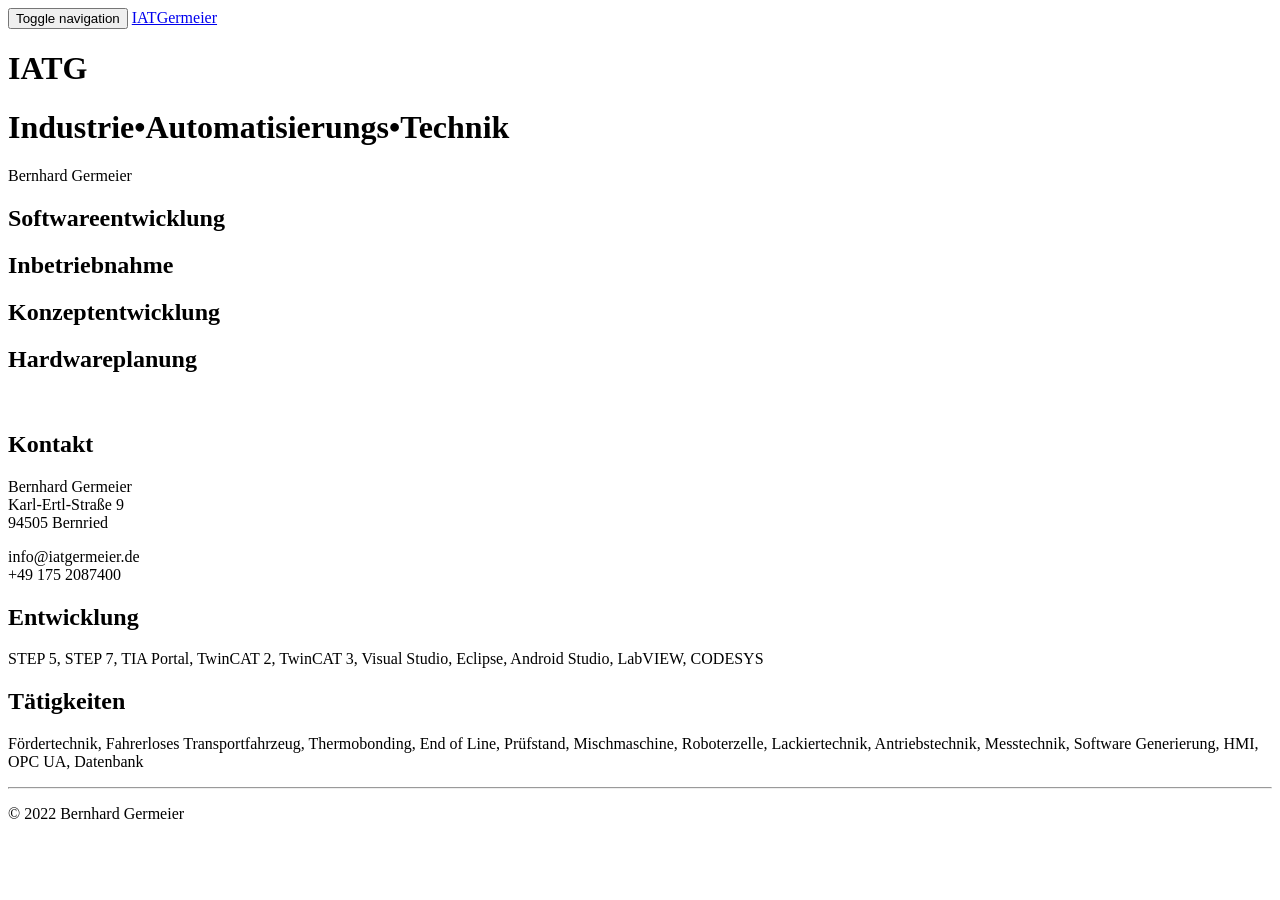
==== index.html @ 4db16ecf "iatgermeier hompage" ====
<!doctype html>
<html lang="de">
  <head>
    <meta charset="utf-8">
    <meta http-equiv="X-UA-Compatible" content="IE=edge">
    <meta name="viewport" content="width=device-width, initial-scale=1">
    <meta name="description" content="IATGermeier Beschreibung">
    <meta name="author" content="Bernhard Germeier">

    <title>IATGermeier</title>

    <link href="bootstrap/css/bootstrap.min.css" rel="stylesheet">
	<link href="bootstrap/assets/css/ie10-viewport-bug-workaround.css" rel="stylesheet">
	<link href="bootstrap/css/jumbotron.css" rel="stylesheet">
	<script src="bootstrap/assets/js/ie-emulation-modes-warning.js"></script>
	
  </head>

  <body>
    <nav class="navbar navbar-inverse navbar-fixed-top">
      <div class="container">
        <div class="navbar-header">
          <button type="button" class="navbar-toggle collapsed" data-toggle="collapse" data-target="#navbar" aria-expanded="false" aria-controls="navbar">
            <span class="sr-only">Toggle navigation</span>
            <span class="icon-bar"></span>
            <span class="icon-bar"></span>
            <span class="icon-bar"></span>
          </button>
          <a class="navbar-brand" href="#">IATGermeier</a>
        </div>
      </div>
    </nav>

    <div class="jumbotron">
      <div class="container">
        <h1>IATG</h1>
        <h1>Industrie&#8203;•Automatisierungs•&#8203;Technik</h1>
        <p>Bernhard Germeier</p>
      </div>
	  <div class="container">
	  <div class="row">
		<div class="col-sm-3 col-md-6">
		  <h2>Softwareentwicklung</h2>
		</div>
		<div class="col-sm-9 col-md-6 text-right">
		  <h2>Inbetriebnahme</h2>
		</div>
	  </div>
	  <div class="row">
		<div class="col-sm-3 col-md-6">
		  <h2>Konzeptentwicklung</h2>
		</div>
		<div class="col-sm-9 col-md-6 text-right">
		  <h2>Hardwareplanung</h2>
		</div>
	  </div>
	</div>
    </div>

	<br />
	
    <div class="container">
      <div class="row">
        <div class="col-md-4">
          <h2>Kontakt</h2>
          <p>Bernhard Germeier<br />Karl-Ertl-Straße 9<br />94505 Bernried</p>
		  <p>info@iatgermeier.de<br />+49 175 2087400</p>
		  
        </div>
        <div class="col-md-4">
          <h2>Entwicklung</h2>
		  <p>STEP 5, STEP 7, TIA Portal, TwinCAT 2, TwinCAT 3, Visual Studio, Eclipse, Android Studio, LabVIEW, CODESYS</p>
       </div>
        <div class="col-md-4">
          <h2>Tätigkeiten</h2>
          <p>Fördertechnik, Fahrerloses Transportfahrzeug, Thermobonding, End of Line, Prüfstand, Mischmaschine, Roboterzelle, Lackiertechnik, Antriebstechnik, Messtechnik, Software Generierung, HMI, OPC UA, Datenbank</p>
        </div>
      </div>

      <hr>

      <footer>
        <p>&copy; 2022 Bernhard Germeier</p>
      </footer>
    </div>

  </body>
</html>
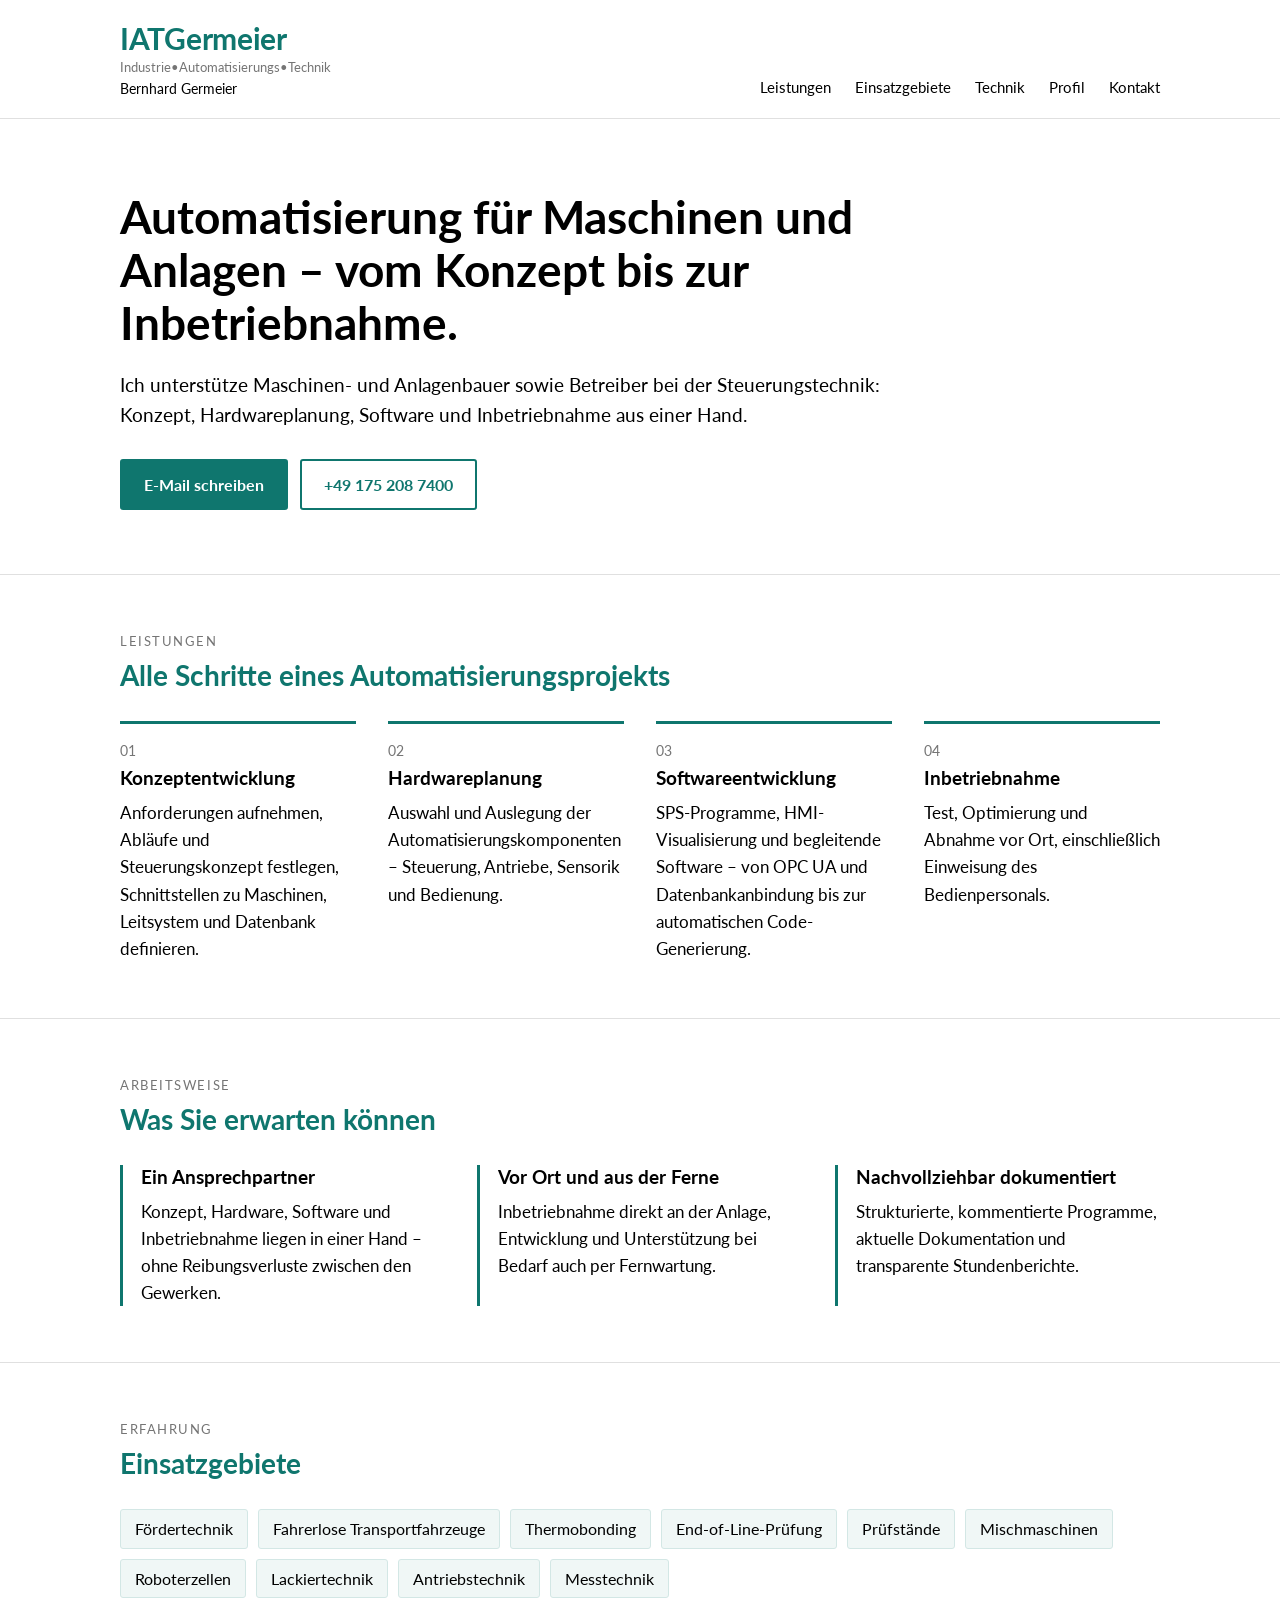
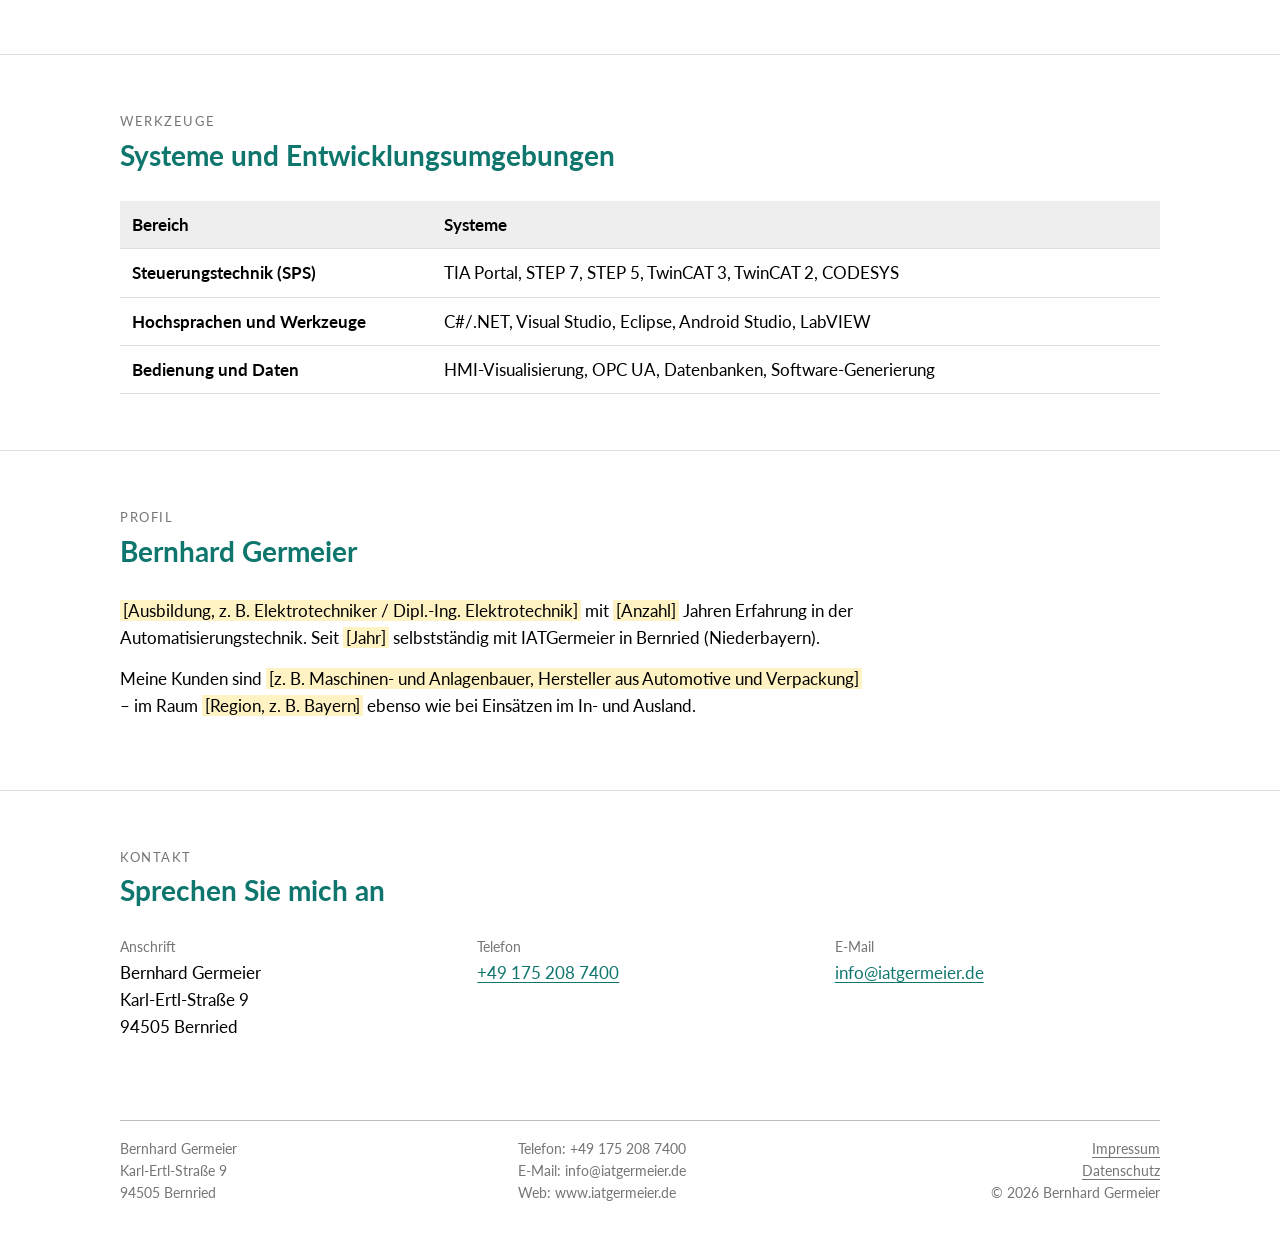
==== commit 41bdae75: "Relaunch website in the IATG.Vorlagen design - Replace Bootstrap 3 with a small stylesheet following" ====
--- a/index.html
+++ b/index.html
@@ -1,88 +1,180 @@
 <!doctype html>
 <html lang="de">
-  <head>
-    <meta charset="utf-8">
-    <meta http-equiv="X-UA-Compatible" content="IE=edge">
-    <meta name="viewport" content="width=device-width, initial-scale=1">
-    <meta name="description" content="IATGermeier Beschreibung">
-    <meta name="author" content="Bernhard Germeier">
+<head>
+  <meta charset="utf-8">
+  <meta name="viewport" content="width=device-width, initial-scale=1">
+  <title>IATGermeier – Industrie•Automatisierungs•Technik</title>
+  <meta name="description" content="IATGermeier – Bernhard Germeier, Bernried: Konzeptentwicklung, Hardwareplanung, SPS- und Softwareentwicklung sowie Inbetriebnahme für Maschinen und Anlagen.">
+  <meta name="author" content="Bernhard Germeier">
+  <link rel="icon" href="favicon.svg" type="image/svg+xml">
+  <link rel="stylesheet" href="assets/css/style.css">
+</head>
+<body>
+  <a class="skip" href="#inhalt">Zum Inhalt springen</a>
 
-    <title>IATGermeier</title>
+  <header class="site-head">
+    <div class="wrap">
+      <a class="brand" href="index.html" aria-label="IATGermeier – Startseite">
+        <span class="brand-name">IATGermeier</span>
+        <span class="brand-tagline">Industrie•Automatisierungs•Technik</span>
+        <span class="brand-owner">Bernhard Germeier</span>
+      </a>
+      <nav aria-label="Hauptnavigation">
+        <ul class="nav">
+          <li><a href="#leistungen">Leistungen</a></li>
+          <li><a href="#einsatzgebiete">Einsatzgebiete</a></li>
+          <li><a href="#technik">Technik</a></li>
+          <li><a href="#profil">Profil</a></li>
+          <li><a href="#kontakt">Kontakt</a></li>
+        </ul>
+      </nav>
+    </div>
+  </header>
 
-    <link href="bootstrap/css/bootstrap.min.css" rel="stylesheet">
-	<link href="bootstrap/assets/css/ie10-viewport-bug-workaround.css" rel="stylesheet">
-	<link href="bootstrap/css/jumbotron.css" rel="stylesheet">
-	<script src="bootstrap/assets/js/ie-emulation-modes-warning.js"></script>
-	
-  </head>
-
-  <body>
-    <nav class="navbar navbar-inverse navbar-fixed-top">
-      <div class="container">
-        <div class="navbar-header">
-          <button type="button" class="navbar-toggle collapsed" data-toggle="collapse" data-target="#navbar" aria-expanded="false" aria-controls="navbar">
-            <span class="sr-only">Toggle navigation</span>
-            <span class="icon-bar"></span>
-            <span class="icon-bar"></span>
-            <span class="icon-bar"></span>
-          </button>
-          <a class="navbar-brand" href="#">IATGermeier</a>
+  <main id="inhalt">
+    <div class="hero">
+      <div class="wrap">
+        <h1>Automatisierung für Maschinen und Anlagen – vom Konzept bis zur Inbetriebnahme.</h1>
+        <p>Ich unterstütze Maschinen- und Anlagenbauer sowie Betreiber bei der Steuerungstechnik:
+          Konzept, Hardwareplanung, Software und Inbetriebnahme aus einer Hand.</p>
+        <div class="actions">
+          <a class="button primary" href="mailto:info@iatgermeier.de">E-Mail schreiben</a>
+          <a class="button secondary" href="tel:+491752087400">+49 175 208 7400</a>
         </div>
       </div>
-    </nav>
-
-    <div class="jumbotron">
-      <div class="container">
-        <h1>IATG</h1>
-        <h1>Industrie&#8203;•Automatisierungs•&#8203;Technik</h1>
-        <p>Bernhard Germeier</p>
-      </div>
-	  <div class="container">
-	  <div class="row">
-		<div class="col-sm-3 col-md-6">
-		  <h2>Softwareentwicklung</h2>
-		</div>
-		<div class="col-sm-9 col-md-6 text-right">
-		  <h2>Inbetriebnahme</h2>
-		</div>
-	  </div>
-	  <div class="row">
-		<div class="col-sm-3 col-md-6">
-		  <h2>Konzeptentwicklung</h2>
-		</div>
-		<div class="col-sm-9 col-md-6 text-right">
-		  <h2>Hardwareplanung</h2>
-		</div>
-	  </div>
-	</div>
     </div>
 
-	<br />
-	
-    <div class="container">
-      <div class="row">
-        <div class="col-md-4">
-          <h2>Kontakt</h2>
-          <p>Bernhard Germeier<br />Karl-Ertl-Straße 9<br />94505 Bernried</p>
-		  <p>info@iatgermeier.de<br />+49 175 2087400</p>
-		  
-        </div>
-        <div class="col-md-4">
-          <h2>Entwicklung</h2>
-		  <p>STEP 5, STEP 7, TIA Portal, TwinCAT 2, TwinCAT 3, Visual Studio, Eclipse, Android Studio, LabVIEW, CODESYS</p>
-       </div>
-        <div class="col-md-4">
-          <h2>Tätigkeiten</h2>
-          <p>Fördertechnik, Fahrerloses Transportfahrzeug, Thermobonding, End of Line, Prüfstand, Mischmaschine, Roboterzelle, Lackiertechnik, Antriebstechnik, Messtechnik, Software Generierung, HMI, OPC UA, Datenbank</p>
+    <section id="leistungen" aria-labelledby="leistungen-titel">
+      <div class="wrap">
+        <p class="section-label">Leistungen</p>
+        <h2 id="leistungen-titel">Alle Schritte eines Automatisierungsprojekts</h2>
+        <ol class="steps">
+          <li>
+            <h3>Konzeptentwicklung</h3>
+            <p>Anforderungen aufnehmen, Abläufe und Steuerungskonzept festlegen, Schnittstellen zu Maschinen,
+              Leitsystem und Datenbank definieren.</p>
+          </li>
+          <li>
+            <h3>Hardwareplanung</h3>
+            <p>Auswahl und Auslegung der Automatisierungskomponenten – Steuerung, Antriebe, Sensorik und
+              Bedienung.</p>
+          </li>
+          <li>
+            <h3>Softwareentwicklung</h3>
+            <p>SPS-Programme, HMI-Visualisierung und begleitende Software – von OPC UA und Datenbankanbindung bis
+              zur automatischen Code-Generierung.</p>
+          </li>
+          <li>
+            <h3>Inbetriebnahme</h3>
+            <p>Test, Optimierung und Abnahme vor Ort, einschließlich Einweisung des Bedienpersonals.</p>
+          </li>
+        </ol>
+      </div>
+    </section>
+
+    <section id="arbeitsweise" aria-labelledby="arbeitsweise-titel">
+      <div class="wrap">
+        <p class="section-label">Arbeitsweise</p>
+        <h2 id="arbeitsweise-titel">Was Sie erwarten können</h2>
+        <ul class="points">
+          <li>
+            <h3>Ein Ansprechpartner</h3>
+            <p>Konzept, Hardware, Software und Inbetriebnahme liegen in einer Hand – ohne Reibungsverluste
+              zwischen den Gewerken.</p>
+          </li>
+          <li>
+            <h3>Vor Ort und aus der Ferne</h3>
+            <p>Inbetriebnahme direkt an der Anlage, Entwicklung und Unterstützung bei Bedarf auch per
+              Fernwartung.</p>
+          </li>
+          <li>
+            <h3>Nachvollziehbar dokumentiert</h3>
+            <p>Strukturierte, kommentierte Programme, aktuelle Dokumentation und transparente Stundenberichte.</p>
+          </li>
+        </ul>
+      </div>
+    </section>
+
+    <section id="einsatzgebiete" aria-labelledby="einsatz-titel">
+      <div class="wrap">
+        <p class="section-label">Erfahrung</p>
+        <h2 id="einsatz-titel">Einsatzgebiete</h2>
+        <ul class="tags">
+          <li>Fördertechnik</li>
+          <li>Fahrerlose Transportfahrzeuge</li>
+          <li>Thermobonding</li>
+          <li>End-of-Line-Prüfung</li>
+          <li>Prüfstände</li>
+          <li>Mischmaschinen</li>
+          <li>Roboterzellen</li>
+          <li>Lackiertechnik</li>
+          <li>Antriebstechnik</li>
+          <li>Messtechnik</li>
+        </ul>
+      </div>
+    </section>
+
+    <section id="technik" aria-labelledby="technik-titel">
+      <div class="wrap">
+        <p class="section-label">Werkzeuge</p>
+        <h2 id="technik-titel">Systeme und Entwicklungsumgebungen</h2>
+        <table class="tools">
+          <thead>
+            <tr><th scope="col">Bereich</th><th scope="col">Systeme</th></tr>
+          </thead>
+          <tbody>
+            <tr><th scope="row">Steuerungstechnik (SPS)</th><td>TIA Portal, STEP 7, STEP 5, TwinCAT 3, TwinCAT 2, CODESYS</td></tr>
+            <tr><th scope="row">Hochsprachen und Werkzeuge</th><td>C#/.NET, Visual Studio, Eclipse, Android Studio, LabVIEW</td></tr>
+            <tr><th scope="row">Bedienung und Daten</th><td>HMI-Visualisierung, OPC UA, Datenbanken, Software-Generierung</td></tr>
+          </tbody>
+        </table>
+      </div>
+    </section>
+
+    <section id="profil" aria-labelledby="profil-titel">
+      <div class="wrap">
+        <p class="section-label">Profil</p>
+        <h2 id="profil-titel">Bernhard Germeier</h2>
+        <div class="text-block">
+          <!-- TODO before going live: replace every marked placeholder or remove the sentence. -->
+          <p><mark class="todo">[Ausbildung, z. B. Elektrotechniker / Dipl.-Ing. Elektrotechnik]</mark> mit
+            <mark class="todo">[Anzahl]</mark> Jahren Erfahrung in der Automatisierungstechnik. Seit
+            <mark class="todo">[Jahr]</mark> selbstständig mit IATGermeier in Bernried (Niederbayern).</p>
+          <p>Meine Kunden sind <mark class="todo">[z. B. Maschinen- und Anlagenbauer, Hersteller aus Automotive
+            und Verpackung]</mark> – im Raum <mark class="todo">[Region, z. B. Bayern]</mark> ebenso wie bei
+            Einsätzen im In- und Ausland.</p>
         </div>
       </div>
+    </section>
 
-      <hr>
+    <section id="kontakt" aria-labelledby="kontakt-titel">
+      <div class="wrap">
+        <p class="section-label">Kontakt</p>
+        <h2 id="kontakt-titel">Sprechen Sie mich an</h2>
+        <div class="contact-grid">
+          <div>
+            <span class="label">Anschrift</span>
+            <address>Bernhard Germeier<br>Karl-Ertl-Straße 9<br>94505 Bernried</address>
+          </div>
+          <div>
+            <span class="label">Telefon</span>
+            <p><a href="tel:+491752087400">+49 175 208 7400</a></p>
+          </div>
+          <div>
+            <span class="label">E-Mail</span>
+            <p><a href="mailto:info@iatgermeier.de">info@iatgermeier.de</a></p>
+          </div>
+        </div>
+      </div>
+    </section>
+  </main>
 
-      <footer>
-        <p>&copy; 2022 Bernhard Germeier</p>
-      </footer>
+  <footer class="site-foot">
+    <div class="wrap">
+      <p>Bernhard Germeier<br>Karl-Ertl-Straße 9<br>94505 Bernried</p>
+      <p>Telefon: +49 175 208 7400<br>E-Mail: info@iatgermeier.de<br>Web: www.iatgermeier.de</p>
+      <p class="legal"><a href="impressum.html">Impressum</a><br><a href="datenschutz.html">Datenschutz</a><br>© 2026 Bernhard Germeier</p>
     </div>
-
-  </body>
+  </footer>
+</body>
 </html>
--- a/assets/css/style.css
+++ b/assets/css/style.css
@@ -0,0 +1,221 @@
+/* IATGermeier website – follows IATG.Vorlagen/Gestaltung.md:
+   calm and factual, one accent colour (petrol), Lato, no logo image. */
+
+@font-face {
+  font-family: "Lato";
+  src: url("../fonts/Lato-Regular.ttf") format("truetype");
+  font-weight: 400;
+  font-style: normal;
+  font-display: swap;
+}
+@font-face {
+  font-family: "Lato";
+  src: url("../fonts/Lato-Bold.ttf") format("truetype");
+  font-weight: 700;
+  font-style: normal;
+  font-display: swap;
+}
+
+:root {
+  --brand: #0f766e;        /* petrol – the only accent colour */
+  --brand-dark: #0b5953;   /* hover state of links/buttons */
+  --brand-tint: #f0f7f6;   /* very light petrol for calm areas */
+  --text: #000000;
+  --muted: #757575;
+  --line: #e0e0e0;
+  --line-foot: #bdbdbd;
+  --head: #eeeeee;
+  --bg: #ffffff;
+  --max: 1080px;
+  --gutter: 20px;
+}
+
+*,
+*::before,
+*::after { box-sizing: border-box; }
+
+html { -webkit-text-size-adjust: 100%; scroll-behavior: smooth; }
+
+body {
+  margin: 0;
+  background: var(--bg);
+  color: var(--text);
+  font-family: Lato, Calibri, sans-serif;
+  font-size: 17px;
+  line-height: 1.6;
+}
+
+a { color: var(--brand); text-underline-offset: 3px; }
+a:hover { color: var(--brand-dark); }
+a:focus-visible,
+.button:focus-visible { outline: 2px solid var(--brand); outline-offset: 3px; }
+
+.wrap { max-width: var(--max); margin: 0 auto; padding: 0 var(--gutter); }
+
+.skip {
+  position: absolute; left: -9999px; top: 0;
+  background: var(--brand); color: #fff; padding: 8px 14px;
+}
+.skip:focus { left: 8px; top: 8px; z-index: 10; }
+
+/* ---------- Header (like the letterhead: name left, nav right) ---------- */
+
+.site-head { border-bottom: 1px solid var(--line); }
+.site-head .wrap {
+  display: flex; flex-wrap: wrap; align-items: flex-end;
+  justify-content: space-between; gap: 12px 32px;
+  padding-top: 22px; padding-bottom: 18px;
+}
+.brand { text-decoration: none; color: inherit; display: block; }
+.brand-name {
+  display: block; color: var(--brand); font-weight: 700;
+  font-size: 30px; line-height: 1.1; letter-spacing: -0.01em;
+}
+.brand-tagline { display: block; color: var(--muted); font-size: 13px; margin-top: 2px; }
+.brand-owner { display: block; font-size: 14px; }
+
+.nav { display: flex; flex-wrap: wrap; gap: 4px 24px; margin: 0; padding: 0; list-style: none; }
+.nav a {
+  color: var(--text); text-decoration: none; font-size: 15px;
+  padding: 4px 0; border-bottom: 2px solid transparent;
+}
+.nav a:hover,
+.nav a[aria-current="page"] { color: var(--brand); border-bottom-color: var(--brand); }
+
+/* ---------- Hero ---------- */
+
+.hero { padding: 72px 0 64px; }
+.hero h1 {
+  font-size: clamp(30px, 5vw, 46px); line-height: 1.15; font-weight: 700;
+  margin: 0 0 20px; max-width: 18em;
+}
+.hero p { font-size: 19px; max-width: 40em; margin: 0 0 28px; }
+.actions { display: flex; flex-wrap: wrap; gap: 12px; }
+
+.button {
+  display: inline-block; padding: 11px 22px; border-radius: 3px;
+  font-weight: 700; font-size: 16px; text-decoration: none;
+  border: 2px solid var(--brand);
+}
+.button.primary { background: var(--brand); color: #fff; }
+.button.primary:hover { background: var(--brand-dark); border-color: var(--brand-dark); color: #fff; }
+.button.secondary { color: var(--brand); background: transparent; }
+.button.secondary:hover { background: var(--brand-tint); }
+
+/* ---------- Sections ---------- */
+
+section { padding: 56px 0; border-top: 1px solid var(--line); }
+.section-label {
+  color: var(--muted); font-size: 13px; text-transform: uppercase;
+  letter-spacing: 0.12em; margin: 0 0 6px;
+}
+h2 { color: var(--brand); font-size: 28px; line-height: 1.25; margin: 0 0 28px; }
+h3 { font-size: 19px; line-height: 1.3; margin: 0 0 8px; }
+.lead { max-width: 44em; margin: -12px 0 32px; }
+
+/* Services: four steps of a project */
+.steps {
+  display: grid; grid-template-columns: repeat(4, 1fr); gap: 32px;
+  margin: 0; padding: 0; list-style: none; counter-reset: step;
+}
+.steps li { border-top: 3px solid var(--brand); padding-top: 16px; }
+.steps li::before {
+  counter-increment: step; content: counter(step, decimal-leading-zero);
+  display: block; color: var(--muted); font-size: 14px; margin-bottom: 4px;
+}
+.steps p { margin: 0; }
+
+/* Way of working */
+.points {
+  display: grid; grid-template-columns: repeat(3, 1fr); gap: 32px;
+  margin: 0; padding: 0; list-style: none;
+}
+.points li { border-left: 3px solid var(--brand); padding-left: 18px; }
+.points p { margin: 0; }
+
+/* Profile */
+.text-block { max-width: 44em; }
+.text-block p { margin: 0 0 14px; }
+mark.todo { background: #fff3c4; color: inherit; padding: 0 3px; }
+
+/* Fields of application */
+.tags { display: flex; flex-wrap: wrap; gap: 10px; margin: 0; padding: 0; list-style: none; }
+.tags li {
+  background: var(--brand-tint); border: 1px solid #d3e7e5;
+  padding: 6px 14px; border-radius: 3px; font-size: 16px;
+}
+
+/* Tools: table look of the documents */
+.tools { width: 100%; border-collapse: collapse; }
+.tools th,
+.tools td { text-align: left; vertical-align: top; padding: 10px 12px; border-bottom: 1px solid var(--line); }
+.tools thead th { background: var(--head); font-weight: 700; }
+.tools tbody th { width: 30%; font-weight: 700; }
+
+/* Contact */
+.contact-grid { display: grid; grid-template-columns: repeat(3, 1fr); gap: 32px; }
+.label { display: block; color: var(--muted); font-size: 14px; }
+address { font-style: normal; }
+.contact-grid p { margin: 0; }
+
+/* ---------- Legal pages ---------- */
+
+.page { padding: 56px 0 72px; }
+.page h1 { font-size: 34px; line-height: 1.2; margin: 0 0 32px; }
+.page h2 { font-size: 22px; margin: 40px 0 10px; }
+.page h3 { font-size: 18px; margin: 24px 0 6px; }
+.page .text { max-width: 46em; }
+.page .text p,
+.page .text ul { margin: 0 0 14px; }
+.meta { color: var(--muted); font-size: 15px; }
+
+/* ---------- Footer (like the document footer) ---------- */
+
+.site-foot { margin-top: 24px; }
+.site-foot .wrap {
+  /* hairline only across the content width (not the side gutters) */
+  background: linear-gradient(var(--line-foot), var(--line-foot)) var(--gutter) 0 / calc(100% - 2 * var(--gutter)) 1px no-repeat;
+  padding-top: 18px; padding-bottom: 32px;
+  display: grid; grid-template-columns: 3fr 3fr 2fr; gap: 16px 32px;
+  color: var(--muted); font-size: 14px; line-height: 1.55;
+}
+.site-foot p { margin: 0; }
+.site-foot a { color: var(--muted); }
+.site-foot a:hover { color: var(--brand); }
+.site-foot .legal { text-align: right; }
+
+/* ---------- Small screens ---------- */
+
+@media (max-width: 860px) {
+  .steps { grid-template-columns: repeat(2, 1fr); }
+  .points { grid-template-columns: 1fr; gap: 20px; }
+  .contact-grid { grid-template-columns: 1fr 1fr; }
+}
+@media (max-width: 560px) {
+  body { font-size: 16px; }
+  .hero { padding: 48px 0 44px; }
+  .hero p { font-size: 17px; }
+  section { padding: 44px 0; }
+  .steps,
+  .points,
+  .contact-grid { grid-template-columns: 1fr; gap: 24px; }
+  .tools tbody th { width: auto; }
+  .tools th, .tools td { display: block; padding: 4px 0; border: 0; }
+  .tools tbody tr { display: block; padding: 10px 0; border-bottom: 1px solid var(--line); }
+  .tools thead { display: none; }
+  .site-foot .wrap { grid-template-columns: 1fr; }
+  .site-foot .legal { text-align: left; }
+}
+
+/* ---------- Print ---------- */
+
+@media print {
+  body { font-size: 10pt; }
+  .nav, .actions, .skip { display: none; }
+  section { padding: 16pt 0; break-inside: avoid; }
+  a { color: var(--text); text-decoration: none; }
+}
+
+@media (prefers-reduced-motion: reduce) {
+  html { scroll-behavior: auto; }
+}
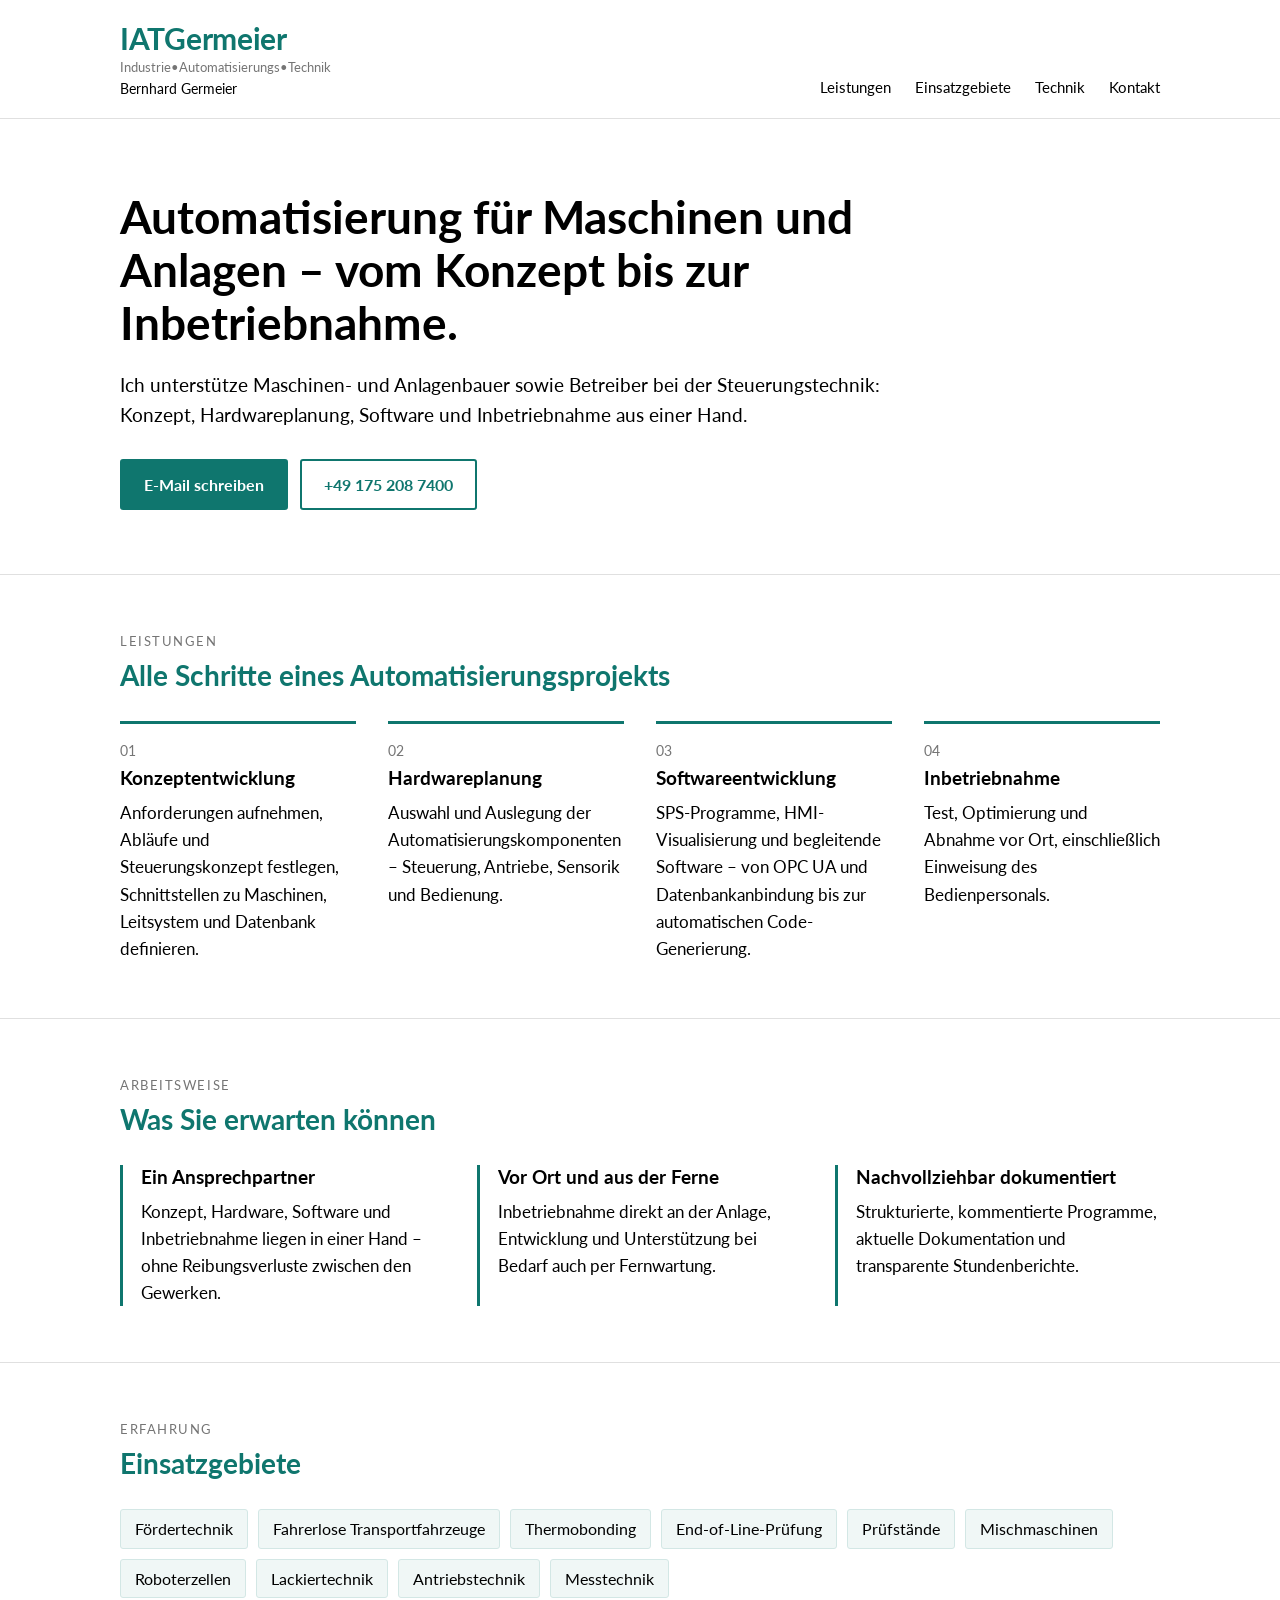
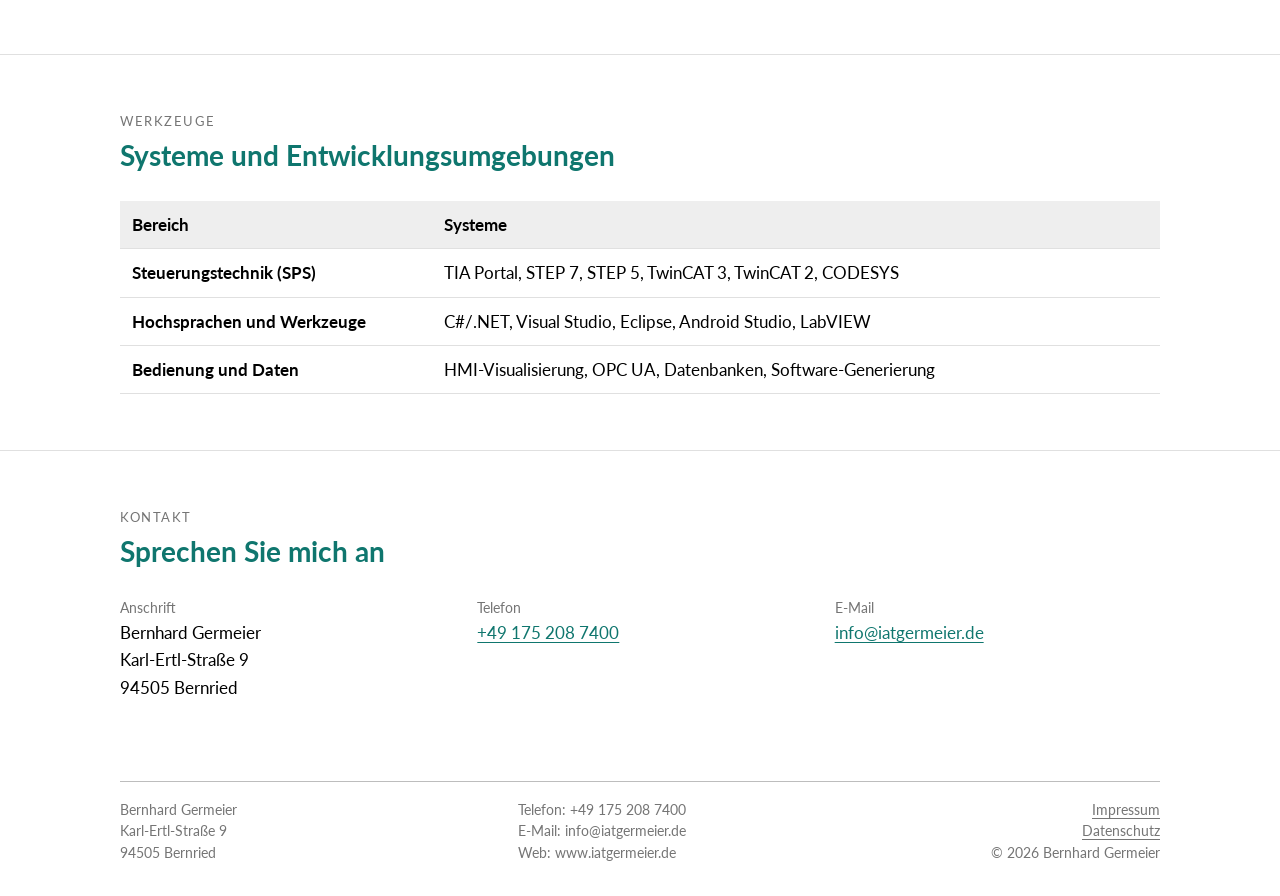
==== commit 7dc6f26d: "Remove profile section Co-Authored-By: Claude Opus 5.5 <noreply@anthropic.com>" ====
--- a/index.html
+++ b/index.html
@@ -24,7 +24,6 @@
           <li><a href="#leistungen">Leistungen</a></li>
           <li><a href="#einsatzgebiete">Einsatzgebiete</a></li>
           <li><a href="#technik">Technik</a></li>
-          <li><a href="#profil">Profil</a></li>
           <li><a href="#kontakt">Kontakt</a></li>
         </ul>
       </nav>
@@ -131,21 +130,6 @@
       </div>
     </section>
 
-    <section id="profil" aria-labelledby="profil-titel">
-      <div class="wrap">
-        <p class="section-label">Profil</p>
-        <h2 id="profil-titel">Bernhard Germeier</h2>
-        <div class="text-block">
-          <!-- TODO before going live: replace every marked placeholder or remove the sentence. -->
-          <p><mark class="todo">[Ausbildung, z. B. Elektrotechniker / Dipl.-Ing. Elektrotechnik]</mark> mit
-            <mark class="todo">[Anzahl]</mark> Jahren Erfahrung in der Automatisierungstechnik. Seit
-            <mark class="todo">[Jahr]</mark> selbstständig mit IATGermeier in Bernried (Niederbayern).</p>
-          <p>Meine Kunden sind <mark class="todo">[z. B. Maschinen- und Anlagenbauer, Hersteller aus Automotive
-            und Verpackung]</mark> – im Raum <mark class="todo">[Region, z. B. Bayern]</mark> ebenso wie bei
-            Einsätzen im In- und Ausland.</p>
-        </div>
-      </div>
-    </section>
 
     <section id="kontakt" aria-labelledby="kontakt-titel">
       <div class="wrap">
--- a/assets/css/style.css
+++ b/assets/css/style.css
@@ -132,11 +132,6 @@
 }
 .points li { border-left: 3px solid var(--brand); padding-left: 18px; }
 .points p { margin: 0; }
-
-/* Profile */
-.text-block { max-width: 44em; }
-.text-block p { margin: 0 0 14px; }
-mark.todo { background: #fff3c4; color: inherit; padding: 0 3px; }
 
 /* Fields of application */
 .tags { display: flex; flex-wrap: wrap; gap: 10px; margin: 0; padding: 0; list-style: none; }
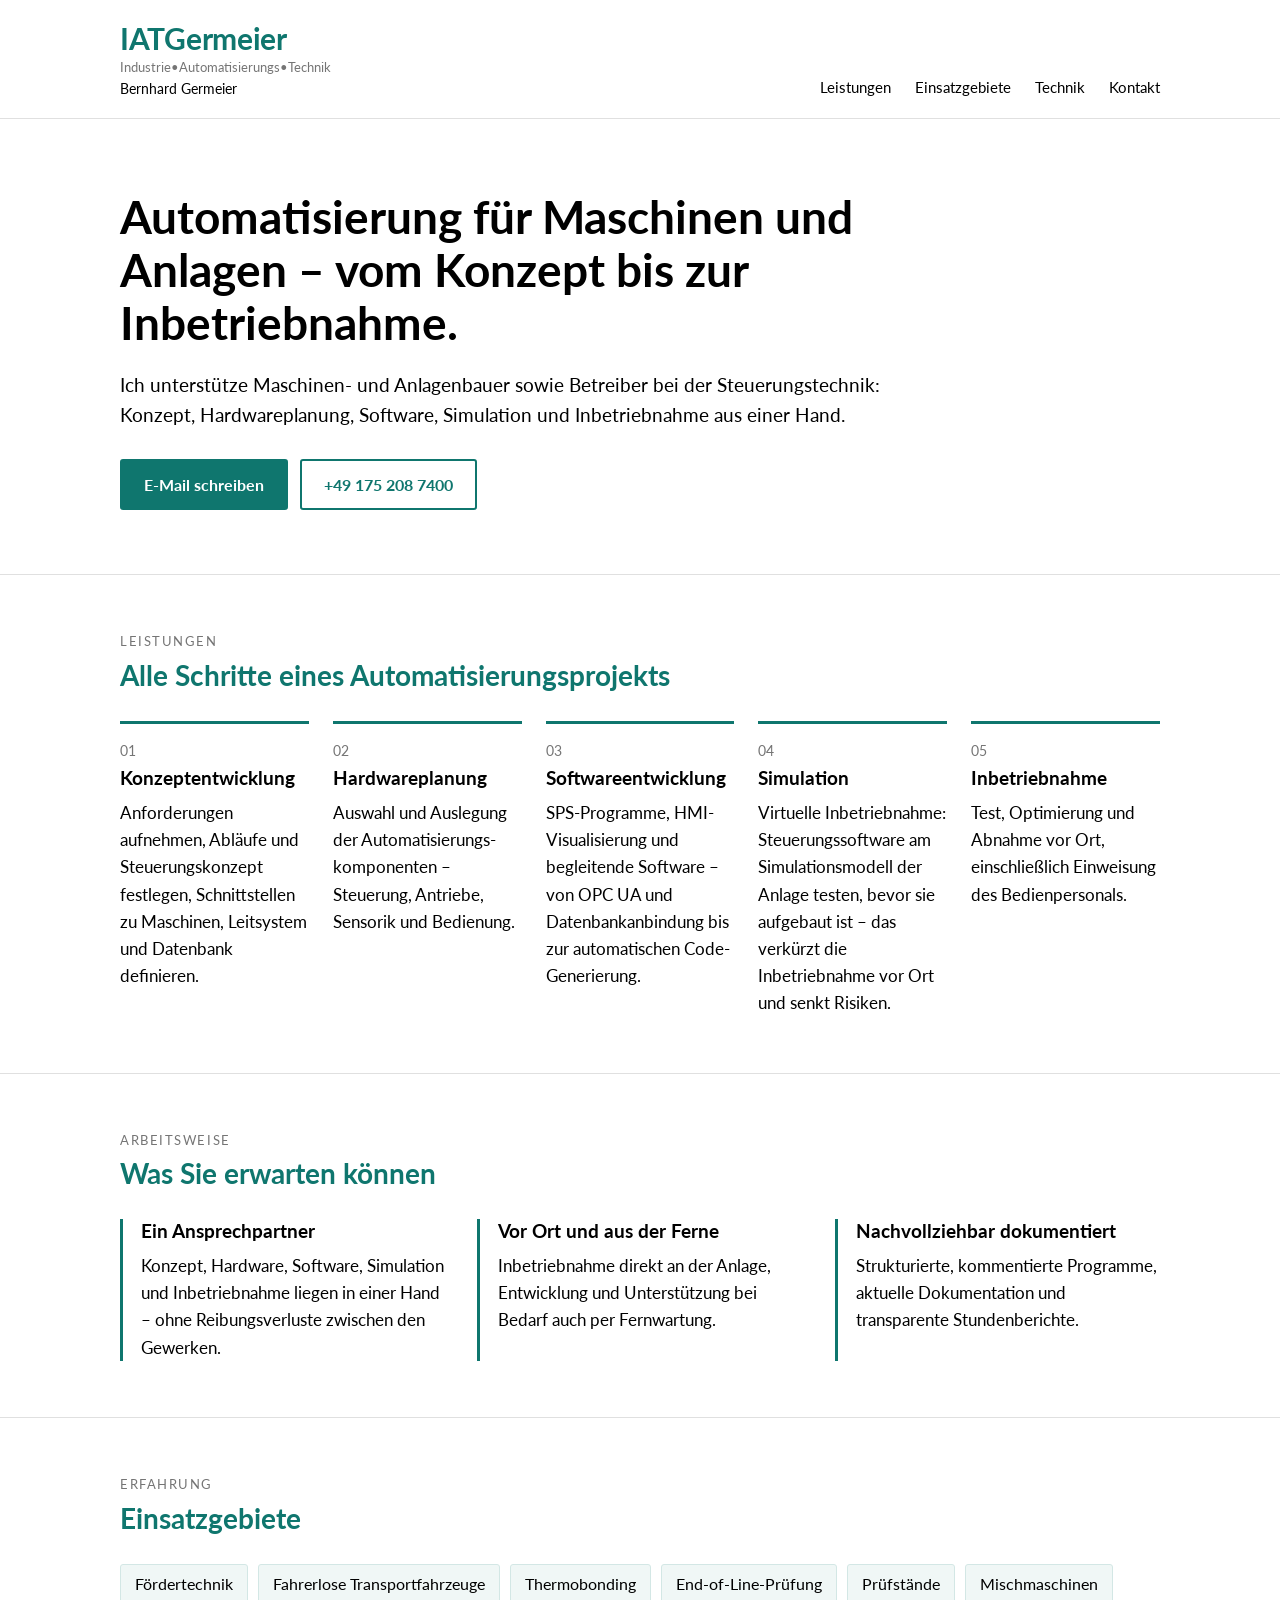
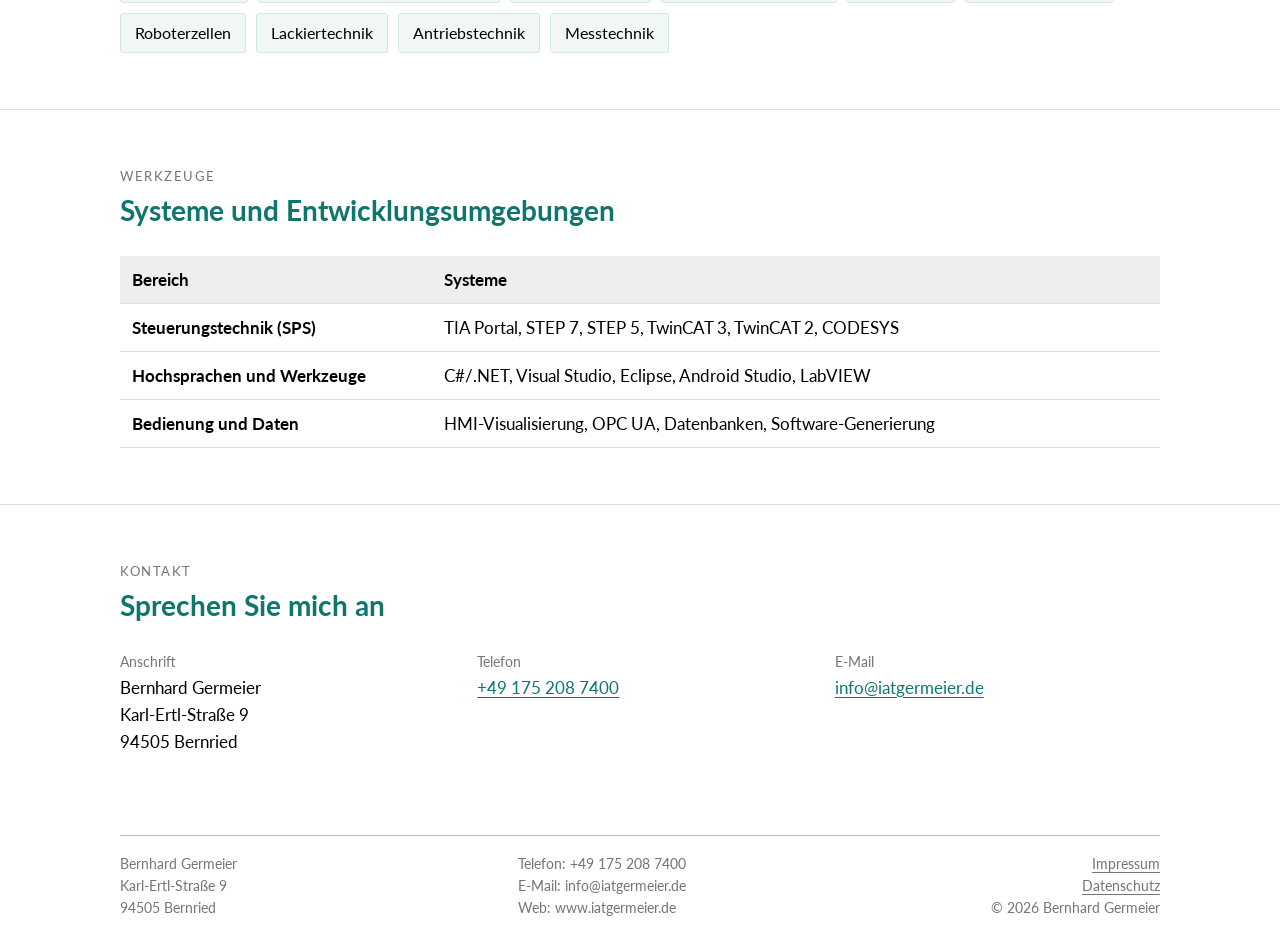
==== commit 22d6552b: "Add simulation (virtual commissioning) as service step 04 Co-Authored-By: Claude Opus 5.5 <noreply@a" ====
--- a/index.html
+++ b/index.html
@@ -4,7 +4,7 @@
   <meta charset="utf-8">
   <meta name="viewport" content="width=device-width, initial-scale=1">
   <title>IATGermeier – Industrie•Automatisierungs•Technik</title>
-  <meta name="description" content="IATGermeier – Bernhard Germeier, Bernried: Konzeptentwicklung, Hardwareplanung, SPS- und Softwareentwicklung sowie Inbetriebnahme für Maschinen und Anlagen.">
+  <meta name="description" content="IATGermeier – Bernhard Germeier, Bernried: Konzeptentwicklung, Hardwareplanung, SPS- und Softwareentwicklung, Simulation sowie Inbetriebnahme für Maschinen und Anlagen.">
   <meta name="author" content="Bernhard Germeier">
   <link rel="icon" href="favicon.svg" type="image/svg+xml">
   <link rel="stylesheet" href="assets/css/style.css">
@@ -35,7 +35,7 @@
       <div class="wrap">
         <h1>Automatisierung für Maschinen und Anlagen – vom Konzept bis zur Inbetriebnahme.</h1>
         <p>Ich unterstütze Maschinen- und Anlagenbauer sowie Betreiber bei der Steuerungstechnik:
-          Konzept, Hardwareplanung, Software und Inbetriebnahme aus einer Hand.</p>
+          Konzept, Hardwareplanung, Software, Simulation und Inbetriebnahme aus einer Hand.</p>
         <div class="actions">
           <a class="button primary" href="mailto:info@iatgermeier.de">E-Mail schreiben</a>
           <a class="button secondary" href="tel:+491752087400">+49 175 208 7400</a>
@@ -55,13 +55,18 @@
           </li>
           <li>
             <h3>Hardwareplanung</h3>
-            <p>Auswahl und Auslegung der Automatisierungskomponenten – Steuerung, Antriebe, Sensorik und
+            <p>Auswahl und Auslegung der Automatisierungs&shy;komponenten – Steuerung, Antriebe, Sensorik und
               Bedienung.</p>
           </li>
           <li>
             <h3>Softwareentwicklung</h3>
             <p>SPS-Programme, HMI-Visualisierung und begleitende Software – von OPC UA und Datenbankanbindung bis
               zur automatischen Code-Generierung.</p>
+          </li>
+          <li>
+            <h3>Simulation</h3>
+            <p>Virtuelle Inbetriebnahme: Steuerungssoftware am Simulationsmodell der Anlage testen, bevor sie
+              aufgebaut ist – das verkürzt die Inbetriebnahme vor Ort und senkt Risiken.</p>
           </li>
           <li>
             <h3>Inbetriebnahme</h3>
@@ -78,7 +83,7 @@
         <ul class="points">
           <li>
             <h3>Ein Ansprechpartner</h3>
-            <p>Konzept, Hardware, Software und Inbetriebnahme liegen in einer Hand – ohne Reibungsverluste
+            <p>Konzept, Hardware, Software, Simulation und Inbetriebnahme liegen in einer Hand – ohne Reibungsverluste
               zwischen den Gewerken.</p>
           </li>
           <li>
--- a/assets/css/style.css
+++ b/assets/css/style.css
@@ -115,7 +115,7 @@
 
 /* Services: four steps of a project */
 .steps {
-  display: grid; grid-template-columns: repeat(4, 1fr); gap: 32px;
+  display: grid; grid-template-columns: repeat(5, minmax(0, 1fr)); gap: 24px;
   margin: 0; padding: 0; list-style: none; counter-reset: step;
 }
 .steps li { border-top: 3px solid var(--brand); padding-top: 16px; }
@@ -123,7 +123,7 @@
   counter-increment: step; content: counter(step, decimal-leading-zero);
   display: block; color: var(--muted); font-size: 14px; margin-bottom: 4px;
 }
-.steps p { margin: 0; }
+.steps p { margin: 0; hyphens: auto; -webkit-hyphens: auto; }
 
 /* Way of working */
 .points {
@@ -182,7 +182,7 @@
 /* ---------- Small screens ---------- */
 
 @media (max-width: 860px) {
-  .steps { grid-template-columns: repeat(2, 1fr); }
+  .steps { grid-template-columns: repeat(3, 1fr); }
   .points { grid-template-columns: 1fr; gap: 20px; }
   .contact-grid { grid-template-columns: 1fr 1fr; }
 }
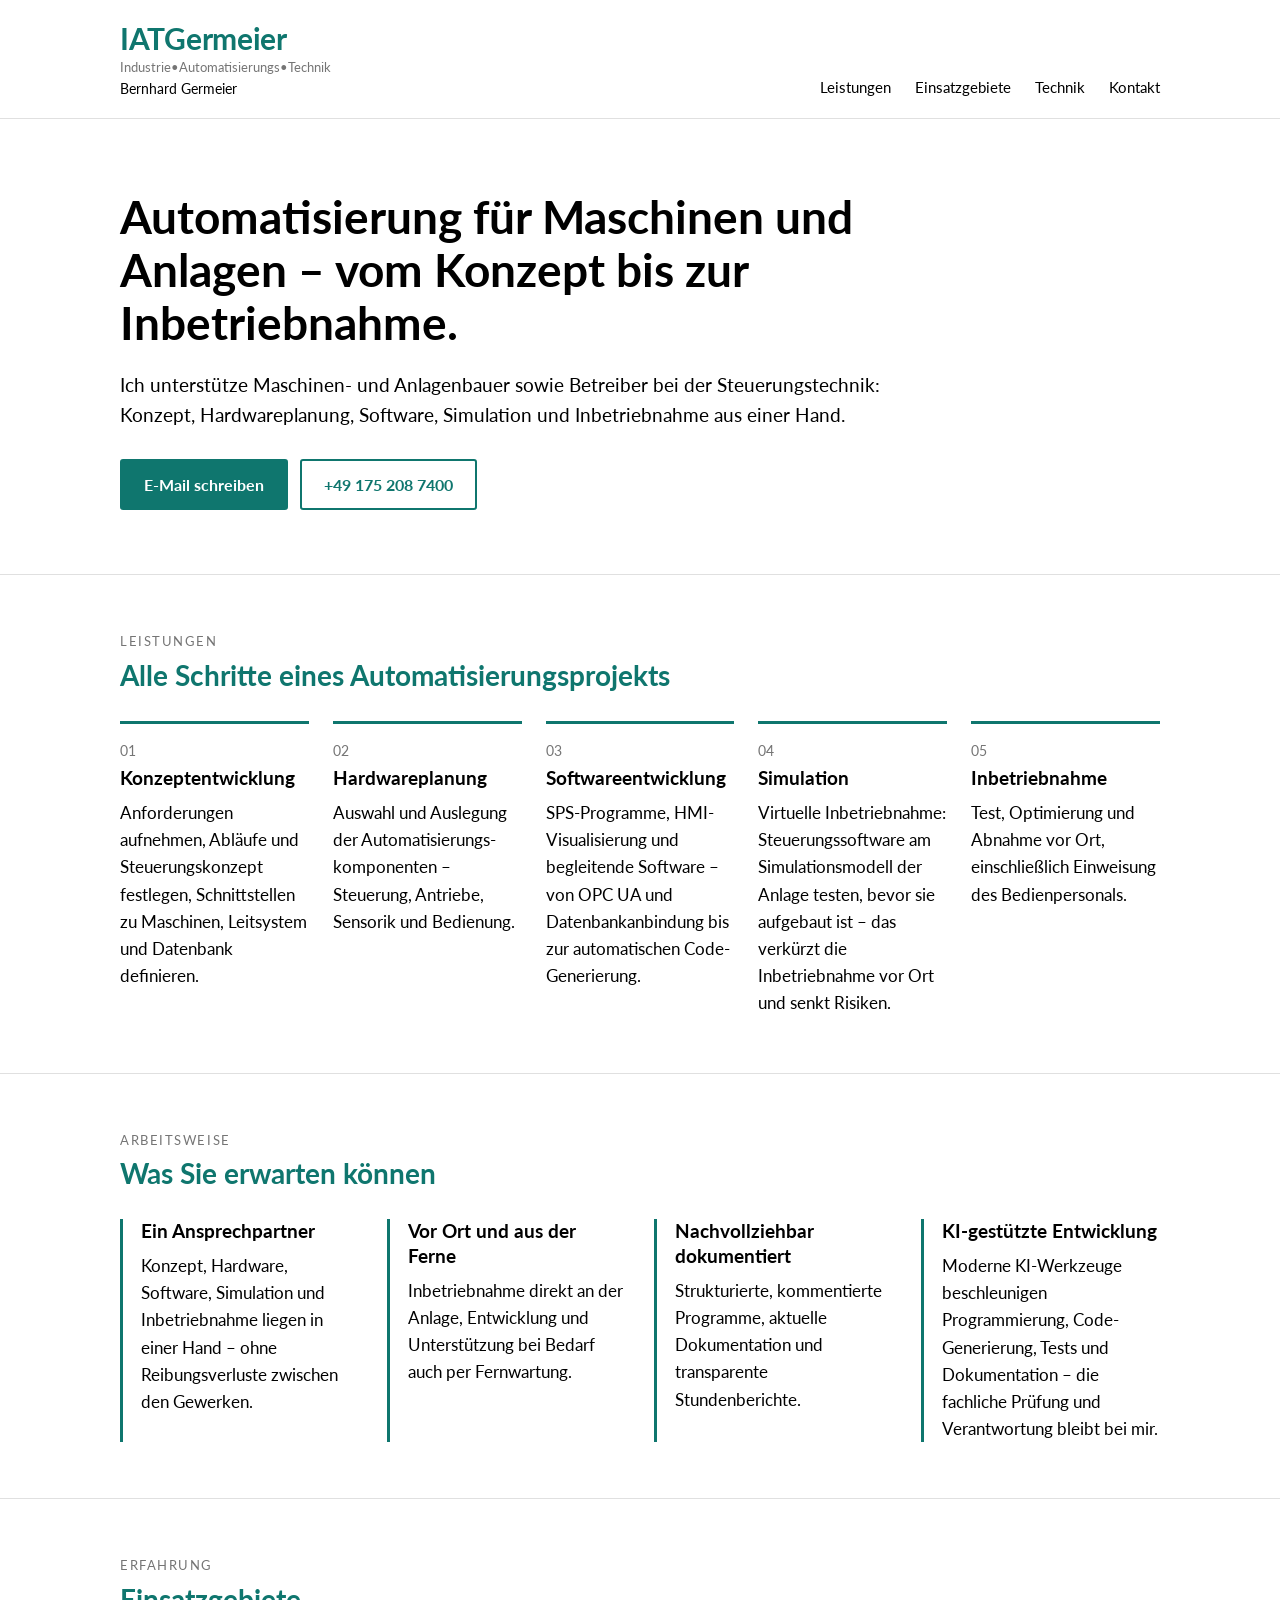
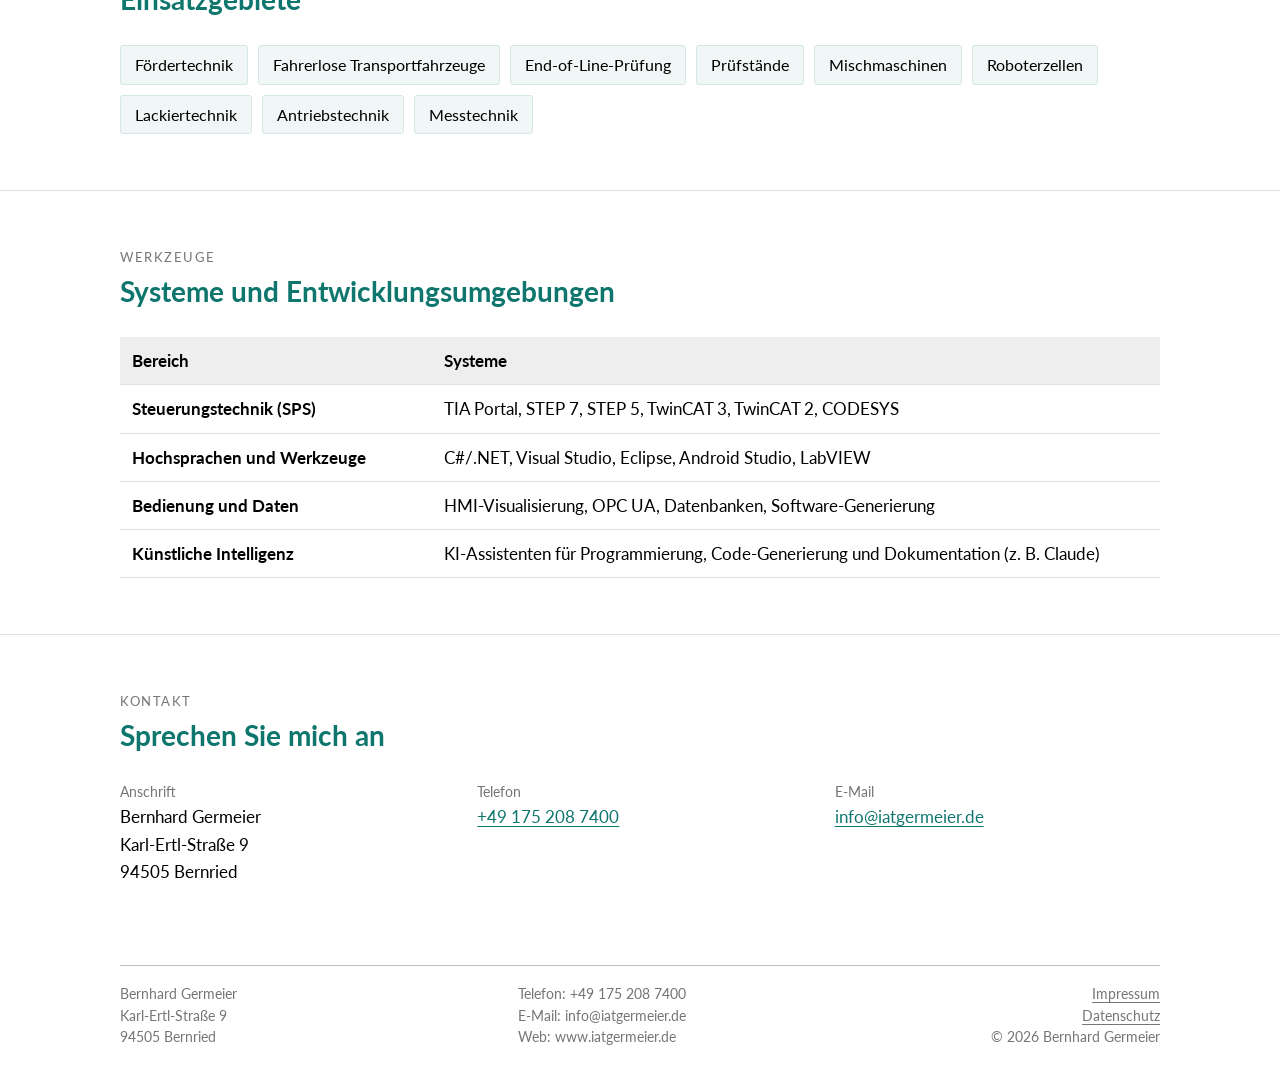
==== commit a156c20e: "Add AI-assisted development, remove thermobonding from fields Co-Authored-By: Claude Opus 5.5 <norep" ====
--- a/index.html
+++ b/index.html
@@ -95,6 +95,11 @@
             <h3>Nachvollziehbar dokumentiert</h3>
             <p>Strukturierte, kommentierte Programme, aktuelle Dokumentation und transparente Stundenberichte.</p>
           </li>
+          <li>
+            <h3>KI-gestützte Entwicklung</h3>
+            <p>Moderne KI-Werkzeuge beschleunigen Programmierung, Code-Generierung, Tests und Dokumentation –
+              die fachliche Prüfung und Verantwortung bleibt bei mir.</p>
+          </li>
         </ul>
       </div>
     </section>
@@ -106,7 +111,6 @@
         <ul class="tags">
           <li>Fördertechnik</li>
           <li>Fahrerlose Transportfahrzeuge</li>
-          <li>Thermobonding</li>
           <li>End-of-Line-Prüfung</li>
           <li>Prüfstände</li>
           <li>Mischmaschinen</li>
@@ -130,6 +134,7 @@
             <tr><th scope="row">Steuerungstechnik (SPS)</th><td>TIA Portal, STEP 7, STEP 5, TwinCAT 3, TwinCAT 2, CODESYS</td></tr>
             <tr><th scope="row">Hochsprachen und Werkzeuge</th><td>C#/.NET, Visual Studio, Eclipse, Android Studio, LabVIEW</td></tr>
             <tr><th scope="row">Bedienung und Daten</th><td>HMI-Visualisierung, OPC UA, Datenbanken, Software-Generierung</td></tr>
+            <tr><th scope="row">Künstliche Intelligenz</th><td>KI-Assistenten für Programmierung, Code-Generierung und Dokumentation (z. B. Claude)</td></tr>
           </tbody>
         </table>
       </div>
--- a/assets/css/style.css
+++ b/assets/css/style.css
@@ -127,7 +127,7 @@
 
 /* Way of working */
 .points {
-  display: grid; grid-template-columns: repeat(3, 1fr); gap: 32px;
+  display: grid; grid-template-columns: repeat(4, minmax(0, 1fr)); gap: 28px;
   margin: 0; padding: 0; list-style: none;
 }
 .points li { border-left: 3px solid var(--brand); padding-left: 18px; }
@@ -183,7 +183,7 @@
 
 @media (max-width: 860px) {
   .steps { grid-template-columns: repeat(3, 1fr); }
-  .points { grid-template-columns: 1fr; gap: 20px; }
+  .points { grid-template-columns: repeat(2, minmax(0, 1fr)); gap: 24px; }
   .contact-grid { grid-template-columns: 1fr 1fr; }
 }
 @media (max-width: 560px) {
